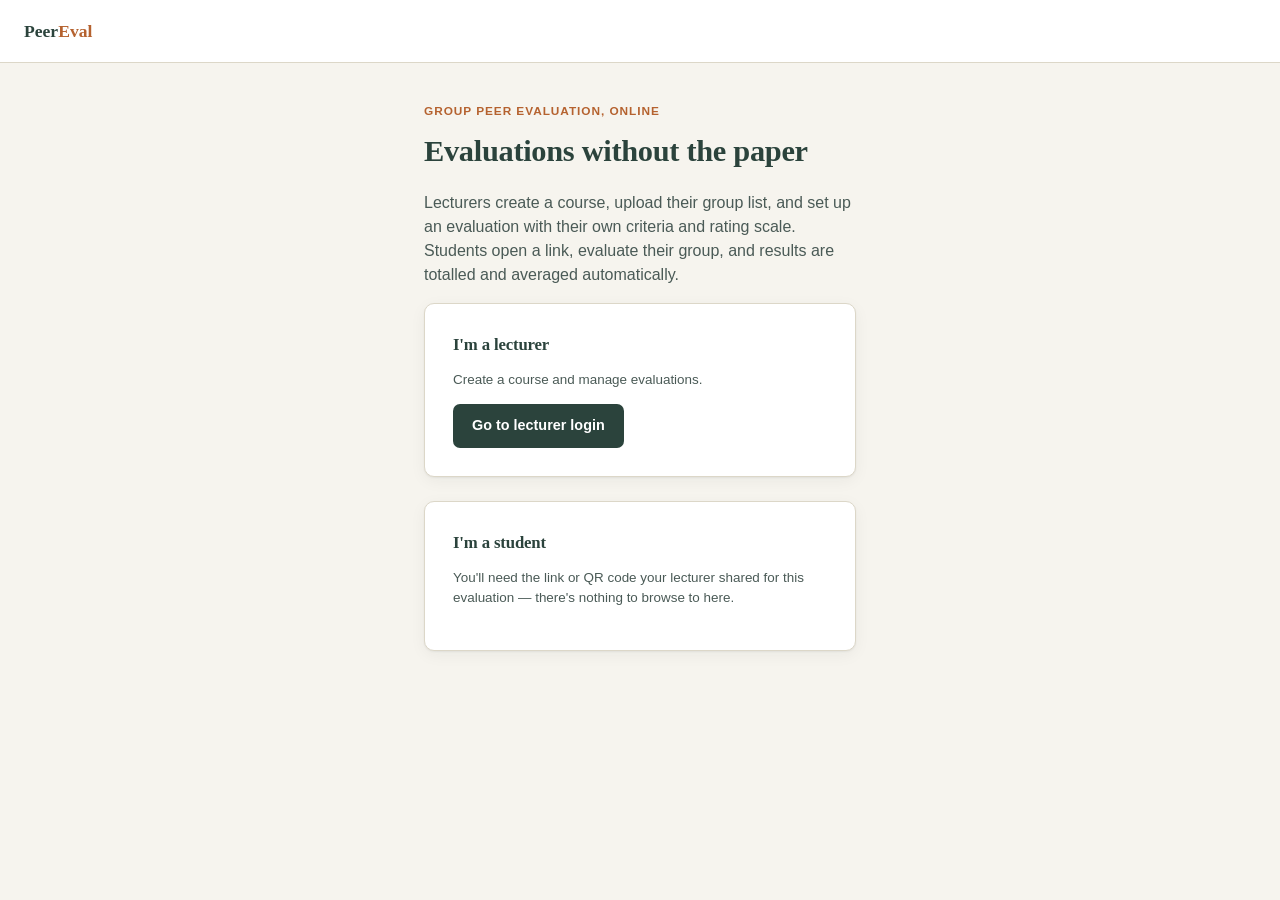
==== frontend/index.html @ be8b4c82 "Initial commit: PeerEval with Grand UI" ====
<!DOCTYPE html>
<html lang="en">
<head>
<meta charset="UTF-8">
<meta name="viewport" content="width=device-width, initial-scale=1.0">
<title>Peer Eval</title>
<link rel="stylesheet" href="css/style.css">
</head>
<body>
  <div class="topbar">
    <a class="brand" href="index.html">Peer<span>Eval</span></a>
  </div>
  <div class="wrap wrap--narrow">
    <span class="eyebrow">Group peer evaluation, online</span>
    <h1>Evaluations without the paper</h1>
    <p>Lecturers create a course, upload their group list, and set up an evaluation with their own
      criteria and rating scale. Students open a link, evaluate their group, and results are
      totalled and averaged automatically.</p>

    <div class="card">
      <h3>I'm a lecturer</h3>
      <p class="hint">Create a course and manage evaluations.</p>
      <a class="btn" href="lecturer/login.html">Go to lecturer login</a>
    </div>

    <div class="card">
      <h3>I'm a student</h3>
      <p class="hint">You'll need the link or QR code your lecturer shared for this evaluation —
        there's nothing to browse to here.</p>
    </div>
  </div>
</body>
</html>
---- frontend/css/style.css ----
:root {
  --ink: #1c2422;
  --ink-soft: #4a5a56;
  --paper: #f6f4ee;
  --panel: #ffffff;
  --line: #dcd7c8;
  --moss: #3f5d54;
  --moss-deep: #2b433c;
  --clay: #b5622f;
  --clay-soft: #f0ddd0;
  --good: #3f5d54;
  --warn: #b5622f;
  --radius: 10px;
  --shadow: 0 1px 2px rgba(28, 36, 34, 0.06), 0 4px 16px rgba(28, 36, 34, 0.05);
  --font-display: "Fraunces", "Iowan Old Style", Georgia, serif;
  --font-body: "Inter", -apple-system, BlinkMacSystemFont, "Segoe UI", sans-serif;
  --font-mono: "IBM Plex Mono", ui-monospace, monospace;
}

* { box-sizing: border-box; }

html, body {
  margin: 0;
  padding: 0;
  background: var(--paper);
  color: var(--ink);
  font-family: var(--font-body);
  font-size: 16px;
  line-height: 1.5;
}

h1, h2, h3 {
  font-family: var(--font-display);
  font-weight: 600;
  letter-spacing: -0.01em;
  color: var(--moss-deep);
  margin: 0 0 0.4em 0;
}

h1 { font-size: 1.9rem; }
h2 { font-size: 1.35rem; }
h3 { font-size: 1.05rem; }

a { color: var(--moss); }

p { color: var(--ink-soft); }

.wrap {
  max-width: 880px;
  margin: 0 auto;
  padding: 40px 24px 80px;
}

.wrap--narrow { max-width: 480px; }

.topbar {
  display: flex;
  align-items: center;
  justify-content: space-between;
  padding: 18px 24px;
  border-bottom: 1px solid var(--line);
  background: var(--panel);
}

.brand {
  font-family: var(--font-display);
  font-weight: 600;
  font-size: 1.1rem;
  color: var(--moss-deep);
  text-decoration: none;
}

.brand span { color: var(--clay); }

.card {
  background: var(--panel);
  border: 1px solid var(--line);
  border-radius: var(--radius);
  box-shadow: var(--shadow);
  padding: 28px;
  margin-bottom: 24px;
}

.card + .card { margin-top: 20px; }

label {
  display: block;
  font-size: 0.82rem;
  font-weight: 600;
  color: var(--ink-soft);
  margin-bottom: 6px;
  margin-top: 16px;
  text-transform: uppercase;
  letter-spacing: 0.04em;
}
label:first-child { margin-top: 0; }

input[type="text"],
input[type="email"],
input[type="password"],
input[type="number"],
input[type="file"],
select,
textarea {
  width: 100%;
  padding: 10px 12px;
  border: 1px solid var(--line);
  border-radius: 7px;
  background: var(--paper);
  font-family: var(--font-body);
  font-size: 0.95rem;
  color: var(--ink);
}

input:focus, select:focus, textarea:focus {
  outline: 2px solid var(--moss);
  outline-offset: 1px;
}

.btn {
  display: inline-flex;
  align-items: center;
  gap: 6px;
  padding: 10px 18px;
  border-radius: 7px;
  border: 1px solid transparent;
  background: var(--moss-deep);
  color: #fff;
  font-family: var(--font-body);
  font-weight: 600;
  font-size: 0.9rem;
  cursor: pointer;
  text-decoration: none;
}
.btn:hover { background: var(--moss); }
.btn:disabled { opacity: 0.5; cursor: not-allowed; }

.btn--ghost {
  background: transparent;
  border-color: var(--line);
  color: var(--ink);
}
.btn--ghost:hover { background: var(--paper); }

.btn--clay { background: var(--clay); }
.btn--clay:hover { background: #9c5228; }

.btn--sm { padding: 6px 12px; font-size: 0.82rem; }

.row { display: flex; gap: 12px; align-items: center; }
.row--between { justify-content: space-between; }
.row--wrap { flex-wrap: wrap; }

.pill {
  display: inline-block;
  padding: 3px 10px;
  border-radius: 999px;
  font-size: 0.74rem;
  font-weight: 600;
  letter-spacing: 0.02em;
}
.pill--good { background: #e4ebe6; color: var(--moss-deep); }
.pill--warn { background: var(--clay-soft); color: #8a4620; }

.list-item {
  display: flex;
  align-items: center;
  justify-content: space-between;
  padding: 12px 0;
  border-bottom: 1px solid var(--line);
}
.list-item:last-child { border-bottom: none; }

table {
  width: 100%;
  border-collapse: collapse;
  font-size: 0.88rem;
}
th, td {
  text-align: left;
  padding: 9px 14px;
  border-bottom: 1px solid var(--line);
  white-space: nowrap;
}
th {
  font-family: var(--font-body);
  font-size: 0.72rem;
  text-transform: uppercase;
  letter-spacing: 0.04em;
  color: var(--ink-soft);
}
tr:last-child td { border-bottom: none; }

.table-scroll {
  overflow-x: auto;
  border: 1px solid var(--line);
  border-radius: 8px;
  -webkit-overflow-scrolling: touch;
}
.table-scroll table {
  border: none;
  border-collapse: separate;
  border-spacing: 0;
}
.table-scroll th, .table-scroll td { border-bottom: 1px solid var(--line); }
.table-scroll tr:last-child td { border-bottom: none; }
.table-scroll th:first-child,
.table-scroll td:first-child {
  position: sticky;
  left: 0;
  z-index: 1;
  background: var(--panel);
  box-shadow: 1px 0 0 var(--line);
  font-weight: 600;
}

.error-box {
  background: var(--clay-soft);
  border: 1px solid #e0b8a0;
  color: #8a4620;
  border-radius: 7px;
  padding: 10px 14px;
  font-size: 0.88rem;
  margin-top: 14px;
}

.hint { color: var(--ink-soft); font-size: 0.84rem; }

.eyebrow {
  font-size: 0.74rem;
  font-weight: 700;
  letter-spacing: 0.08em;
  text-transform: uppercase;
  color: var(--clay);
  margin-bottom: 8px;
  display: block;
}

.rating-table th, .rating-table td { text-align: center; }
.rating-table td:first-child, .rating-table th:first-child { text-align: left; }
.rating-table input[type="radio"] { transform: scale(1.15); }

.qr-box img {
  border: 1px solid var(--line);
  border-radius: 8px;
  padding: 12px;
  background: #fff;
}

footer.hint { text-align: center; margin-top: 40px; }

/* ---- Section nav (dedicated-sections layout) ---- */
.section-nav {
  display: flex;
  gap: 4px;
  border-bottom: 1px solid var(--line);
  margin-bottom: 24px;
  overflow-x: auto;
}

.section-nav__item {
  appearance: none;
  background: transparent;
  border: none;
  border-bottom: 2px solid transparent;
  padding: 10px 4px;
  margin-right: 22px;
  font-family: var(--font-body);
  font-weight: 600;
  font-size: 0.92rem;
  color: var(--ink-soft);
  cursor: pointer;
  white-space: nowrap;
}
.section-nav__item:hover { color: var(--ink); }
.section-nav__item.is-active {
  color: var(--moss-deep);
  border-bottom-color: var(--clay);
}

.section-panel { display: none; }
.section-panel.is-active { display: block; }

/* ---- App shell (persistent top bar w/ identity) ---- */
.appbar {
  display: flex;
  align-items: center;
  justify-content: space-between;
  padding: 18px 24px;
  border-bottom: 1px solid var(--line);
  background: var(--panel);
}
.appbar__crumbs { display: flex; align-items: center; gap: 10px; }
.appbar__crumbs .sep { color: var(--line); }
.appbar__crumbs a { text-decoration: none; font-size: 0.9rem; color: var(--ink-soft); }
.appbar__crumbs a:hover { color: var(--moss-deep); }
.appbar__crumbs .current { font-size: 0.9rem; font-weight: 600; color: var(--moss-deep); }

/* ---- Empty state ---- */
.empty-state {
  text-align: center;
  padding: 32px 16px;
  color: var(--ink-soft);
}

/* ---- Skeleton loading ---- */
.skeleton {
  background: linear-gradient(90deg, var(--paper) 25%, #eee9dd 37%, var(--paper) 63%);
  background-size: 400% 100%;
  animation: skeleton-pulse 1.4s ease infinite;
  border-radius: 6px;
  height: 14px;
}
@keyframes skeleton-pulse {
  0% { background-position: 100% 50%; }
  100% { background-position: 0 50%; }
}
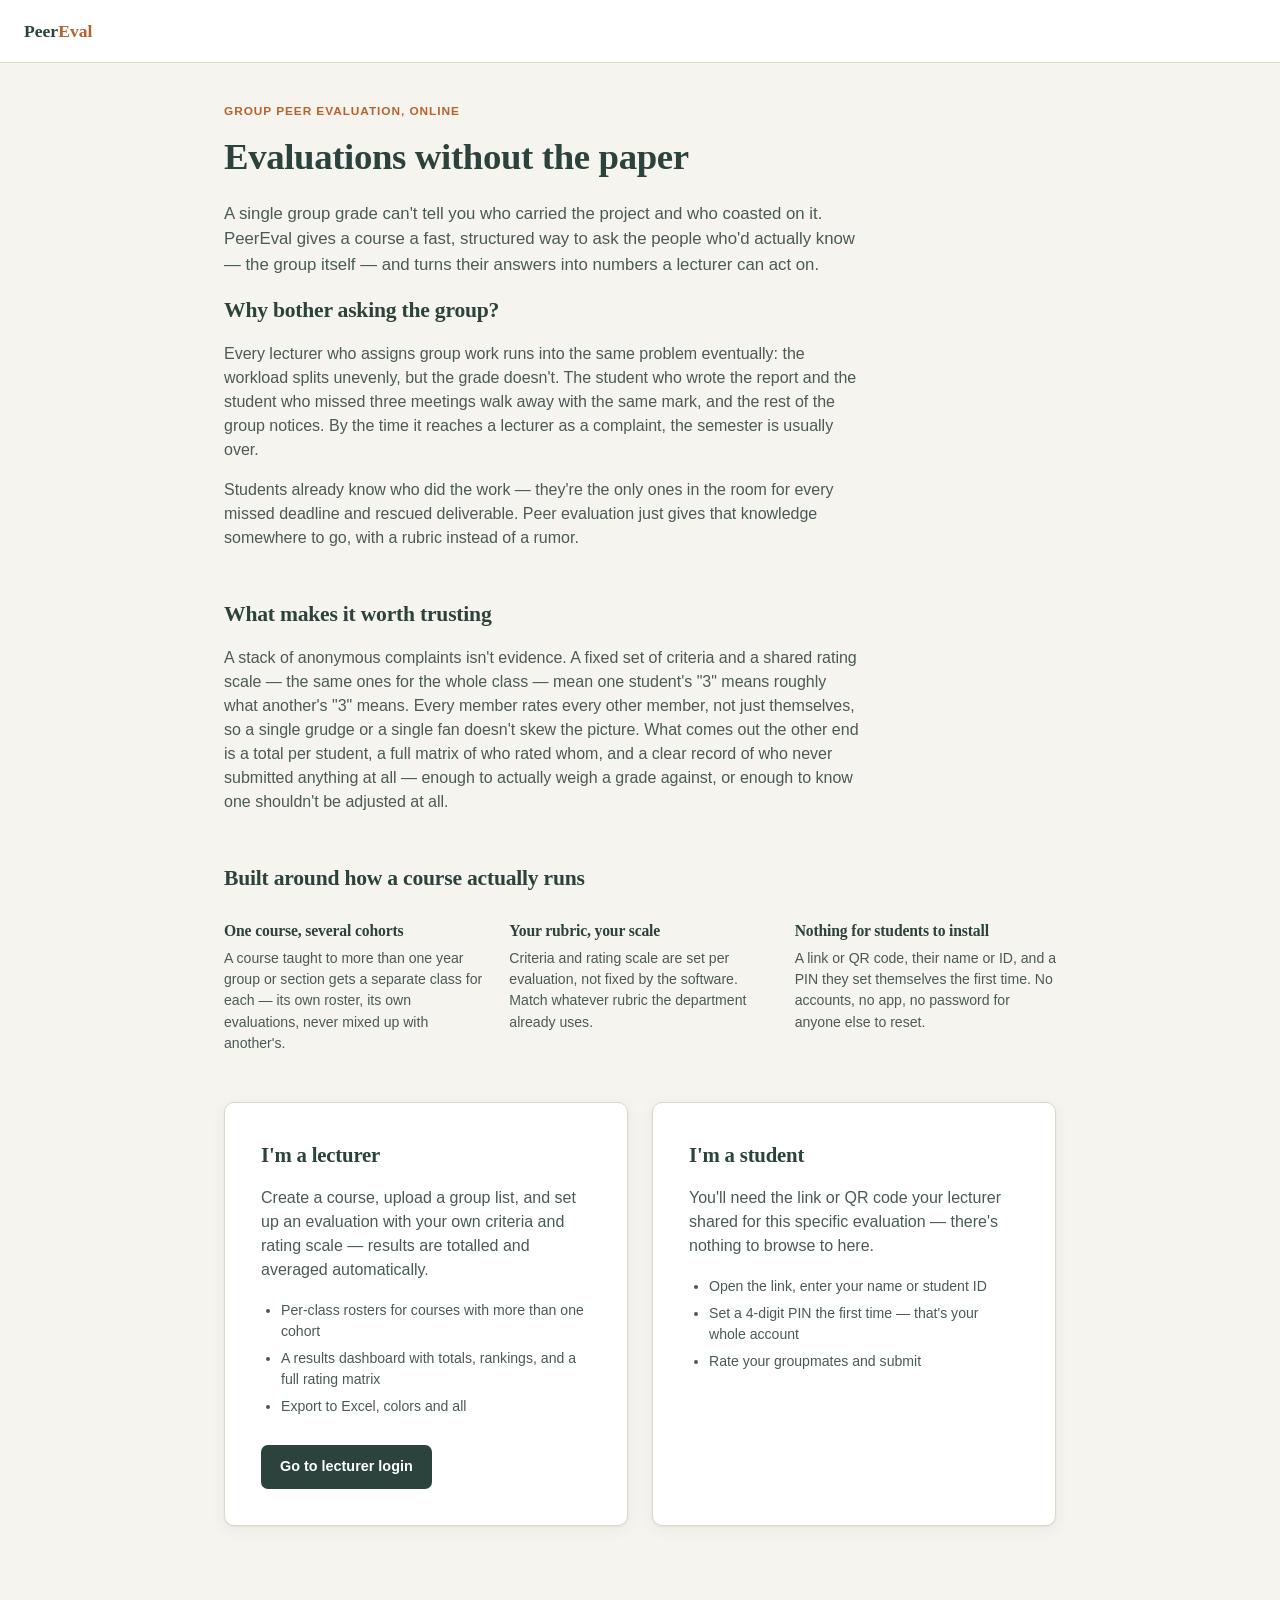
==== commit 5b415af6: "made improvemen to the landing page" ====
--- a/frontend/index.html
+++ b/frontend/index.html
@@ -3,31 +3,93 @@
 <head>
 <meta charset="UTF-8">
 <meta name="viewport" content="width=device-width, initial-scale=1.0">
-<title>Peer Eval</title>
-<link rel="stylesheet" href="css/style.css">
+<title>PeerEval — Group peer evaluation, online</title>
+<meta name="description" content="A fast, structured way for lecturers to ask a project group who actually did the work — custom rubrics, no accounts for students, results totalled automatically.">
+<link rel="stylesheet" href="css/style.css?v=20260818">
 </head>
 <body>
   <div class="topbar">
     <a class="brand" href="index.html">Peer<span>Eval</span></a>
   </div>
-  <div class="wrap wrap--narrow">
-    <span class="eyebrow">Group peer evaluation, online</span>
-    <h1>Evaluations without the paper</h1>
-    <p>Lecturers create a course, upload their group list, and set up an evaluation with their own
-      criteria and rating scale. Students open a link, evaluate their group, and results are
-      totalled and averaged automatically.</p>
+  <div class="wrap">
 
-    <div class="card">
-      <h3>I'm a lecturer</h3>
-      <p class="hint">Create a course and manage evaluations.</p>
-      <a class="btn" href="lecturer/login.html">Go to lecturer login</a>
+    <div class="landing-hero">
+      <span class="eyebrow">Group peer evaluation, online</span>
+      <h1>Evaluations without the paper</h1>
+      <p>A single group grade can't tell you who carried the project and who coasted on it.
+        PeerEval gives a course a fast, structured way to ask the people who'd actually
+        know — the group itself — and turns their answers into numbers a lecturer can act on.</p>
     </div>
 
-    <div class="card">
-      <h3>I'm a student</h3>
-      <p class="hint">You'll need the link or QR code your lecturer shared for this evaluation —
-        there's nothing to browse to here.</p>
+    <div class="section">
+      <h2>Why bother asking the group?</h2>
+      <p>Every lecturer who assigns group work runs into the same problem eventually: the
+        workload splits unevenly, but the grade doesn't. The student who wrote the report
+        and the student who missed three meetings walk away with the same mark, and the
+        rest of the group notices. By the time it reaches a lecturer as a complaint, the
+        semester is usually over.</p>
+      <p>Students already know who did the work — they're the only ones in the room for
+        every missed deadline and rescued deliverable. Peer evaluation just gives that
+        knowledge somewhere to go, with a rubric instead of a rumor.</p>
     </div>
+
+    <div class="section">
+      <h2>What makes it worth trusting</h2>
+      <p>A stack of anonymous complaints isn't evidence. A fixed set of criteria and a
+        shared rating scale — the same ones for the whole class — mean one student's "3"
+        means roughly what another's "3" means. Every member rates every other member, not
+        just themselves, so a single grudge or a single fan doesn't skew the picture. What
+        comes out the other end is a total per student, a full matrix of who rated whom,
+        and a clear record of who never submitted anything at all — enough to actually
+        weigh a grade against, or enough to know one shouldn't be adjusted at all.</p>
+    </div>
+
+    <div class="section">
+      <h2>Built around how a course actually runs</h2>
+      <div class="benefit-grid">
+        <div>
+          <h3>One course, several cohorts</h3>
+          <p>A course taught to more than one year group or section gets a separate class
+            for each — its own roster, its own evaluations, never mixed up with another's.</p>
+        </div>
+        <div>
+          <h3>Your rubric, your scale</h3>
+          <p>Criteria and rating scale are set per evaluation, not fixed by the software.
+            Match whatever rubric the department already uses.</p>
+        </div>
+        <div>
+          <h3>Nothing for students to install</h3>
+          <p>A link or QR code, their name or ID, and a PIN they set themselves the first
+            time. No accounts, no app, no password for anyone else to reset.</p>
+        </div>
+      </div>
+    </div>
+
+    <div class="section cta-grid">
+      <div class="card card--cta">
+        <h3>I'm a lecturer</h3>
+        <p>Create a course, upload a group list, and set up an evaluation with your own
+          criteria and rating scale — results are totalled and averaged automatically.</p>
+        <ul>
+          <li>Per-class rosters for courses with more than one cohort</li>
+          <li>A results dashboard with totals, rankings, and a full rating matrix</li>
+          <li>Export to Excel, colors and all</li>
+        </ul>
+        <a class="btn" href="lecturer/login.html">Go to lecturer login</a>
+      </div>
+
+      <div class="card card--cta">
+        <h3>I'm a student</h3>
+        <p>You'll need the link or QR code your lecturer shared for this specific
+          evaluation — there's nothing to browse to here.</p>
+        <ul>
+          <li>Open the link, enter your name or student ID</li>
+          <li>Set a 4-digit PIN the first time — that's your whole account</li>
+          <li>Rate your groupmates and submit</li>
+        </ul>
+      </div>
+    </div>
+
   </div>
 </body>
 </html>
--- a/frontend/css/style.css
+++ b/frontend/css/style.css
@@ -191,28 +191,24 @@
 }
 tr:last-child td { border-bottom: none; }
 
-.table-scroll {
-  overflow-x: auto;
-  border: 1px solid var(--line);
-  border-radius: 8px;
-  -webkit-overflow-scrolling: touch;
-}
-.table-scroll table {
-  border: none;
-  border-collapse: separate;
+/* Sticky "Student" column on the results averages table (#aggTable in
+   results.html/js). Uses border-collapse:separate because position:sticky
+   on th/td is unreliable under border-collapse:collapse in Chromium —
+   confirmed by screenshot testing; the header stuck without this while
+   body rows did not. */
+#aggTable {
+  border-collapse: separate !important;
   border-spacing: 0;
 }
-.table-scroll th, .table-scroll td { border-bottom: 1px solid var(--line); }
-.table-scroll tr:last-child td { border-bottom: none; }
-.table-scroll th:first-child,
-.table-scroll td:first-child {
+#aggTable th:first-child,
+#aggTable td:first-child {
   position: sticky;
   left: 0;
   z-index: 1;
-  background: var(--panel);
-  box-shadow: 1px 0 0 var(--line);
-  font-weight: 600;
-}
+  background: #fff;
+  box-shadow: 1px 0 0 rgba(15, 23, 42, 0.08);
+}
+#aggTable thead th:first-child { background: #f8fafc; }
 
 .error-box {
   background: var(--clay-soft);
@@ -224,6 +220,72 @@
   margin-top: 14px;
 }
 
+.success-box {
+  background: #e3ebe5;
+  border: 1px solid #a9c2ac;
+  color: var(--moss-deep);
+  border-radius: 7px;
+  padding: 10px 14px;
+  font-size: 0.88rem;
+  margin-top: 14px;
+}
+
+.password-field { position: relative; }
+.password-field input { padding-right: 64px; }
+.password-field .show-password-btn {
+  position: absolute;
+  right: 4px;
+  top: 50%;
+  transform: translateY(-50%);
+  background: none;
+  border: none;
+  color: var(--ink-soft);
+  font-size: 0.72rem;
+  font-weight: 700;
+  text-transform: uppercase;
+  letter-spacing: 0.03em;
+  cursor: pointer;
+  padding: 6px 8px;
+}
+.password-field .show-password-btn:hover { color: var(--ink); }
+
+.section + .section { margin-top: 48px; }
+.section h2 { margin-bottom: 14px; }
+.section > p { max-width: 640px; }
+
+.landing-hero { max-width: 640px; }
+.landing-hero h1 { font-size: 2.3rem; margin-top: 2px; }
+.landing-hero > p { font-size: 1.05rem; }
+
+.benefit-grid {
+  display: grid;
+  gap: 24px;
+  margin-top: 24px;
+}
+@media (min-width: 640px) {
+  .benefit-grid { grid-template-columns: repeat(3, 1fr); }
+}
+.benefit-grid h3 { font-size: 0.98rem; margin-bottom: 6px; }
+.benefit-grid p { font-size: 0.88rem; margin: 0; }
+
+.cta-grid {
+  display: grid;
+  gap: 24px;
+  margin-top: 24px;
+}
+@media (min-width: 720px) {
+  .cta-grid { grid-template-columns: 1fr 1fr; }
+}
+
+.card--cta { padding: 36px; margin: 0; }
+.section.cta-grid .card--cta { margin: 0; } /* 3-class selector deliberately out-specifies .card + .card's margin-top (also 2 classes, would otherwise tie/depend on source order) so the two CTA cards stay aligned in the grid instead of one sitting lower than the other */
+.card--cta h3 { font-size: 1.3rem; }
+.card--cta > p { margin-bottom: 0; }
+.card--cta .btn { margin-top: 22px; }
+.card--cta ul { margin: 18px 0 0; padding-left: 20px; color: var(--ink-soft); font-size: 0.88rem; }
+.card--cta ul li { margin-bottom: 6px; }
+
+
 .hint { color: var(--ink-soft); font-size: 0.84rem; }
 
 .eyebrow {
@@ -281,6 +343,27 @@
 .section-panel { display: none; }
 .section-panel.is-active { display: block; }
 
+/* ---- Sidebar variant of the pattern above (course.html) ----
+   The rules above are a horizontal underline tab bar (results.html's
+   Averages/Completion tabs). course.html's left-hand nav uses the same
+   .section-nav__item/.section-panel classes so initSections() can wire it
+   up unchanged, but needs a vertical, background-highlighted look instead
+   of an underline — scoped under .sidebar-nav so results.html is untouched. */
+.sidebar-nav.section-nav {
+  border-bottom: none;
+  margin-bottom: 0;
+  overflow: visible;
+}
+.sidebar-nav .section-nav__item {
+  border-bottom: none;
+  margin-right: 0;
+}
+.sidebar-nav .section-nav__item.is-active {
+  background: var(--clay-soft);
+  color: var(--clay);
+  border-bottom-color: transparent;
+}
+
 /* ---- App shell (persistent top bar w/ identity) ---- */
 .appbar {
   display: flex;
@@ -315,3 +398,63 @@
   0% { background-position: 100% 50%; }
   100% { background-position: 0 50%; }
 }
+
+/* ---- Mobile (roughly 9:16 phones, ~360-430px wide) ----
+   Applies to the plain-CSS pages (index, lecturer login, dashboard) — the
+   course/results/evaluate pages are Tailwind and already use sm:/md:
+   breakpoints, so they only need the topbar/appbar rules below since those
+   two bars are shared, hand-rolled markup rather than Tailwind components. */
+@media (max-width: 640px) {
+  .wrap {
+    padding: 24px 16px 56px;
+  }
+
+  h1 { font-size: 1.5rem; }
+  h2 { font-size: 1.2rem; }
+
+  .card {
+    padding: 20px;
+    border-radius: 12px;
+  }
+
+  .card--cta {
+    padding: 24px;
+  }
+
+  /* Appbar/topbar: brand+crumbs on their own line, actions (whoami/logout,
+     or nothing) wrap underneath instead of overflowing off-screen — this
+     was the main cause of the cramped/clipped mobile header. */
+  .topbar,
+  .appbar {
+    flex-wrap: wrap;
+    row-gap: 10px;
+    padding: 14px 16px;
+  }
+  .appbar__crumbs { flex-wrap: wrap; row-gap: 6px; }
+  .appbar .row {
+    flex-wrap: wrap;
+    width: 100%;
+    justify-content: space-between;
+  }
+  #whoami {
+    max-width: 60vw;
+    overflow: hidden;
+    text-overflow: ellipsis;
+    white-space: nowrap;
+  }
+
+  /* Primary form-submit rows (login, create course, etc.): full-width
+     button is an easier tap target and never crowds the edge of the screen. */
+  .card > .row > .btn:only-child {
+    width: 100%;
+    justify-content: center;
+  }
+
+  .list-item {
+    flex-wrap: wrap;
+    gap: 8px;
+  }
+
+  table { font-size: 0.82rem; }
+  th, td { padding: 7px 10px; }
+}
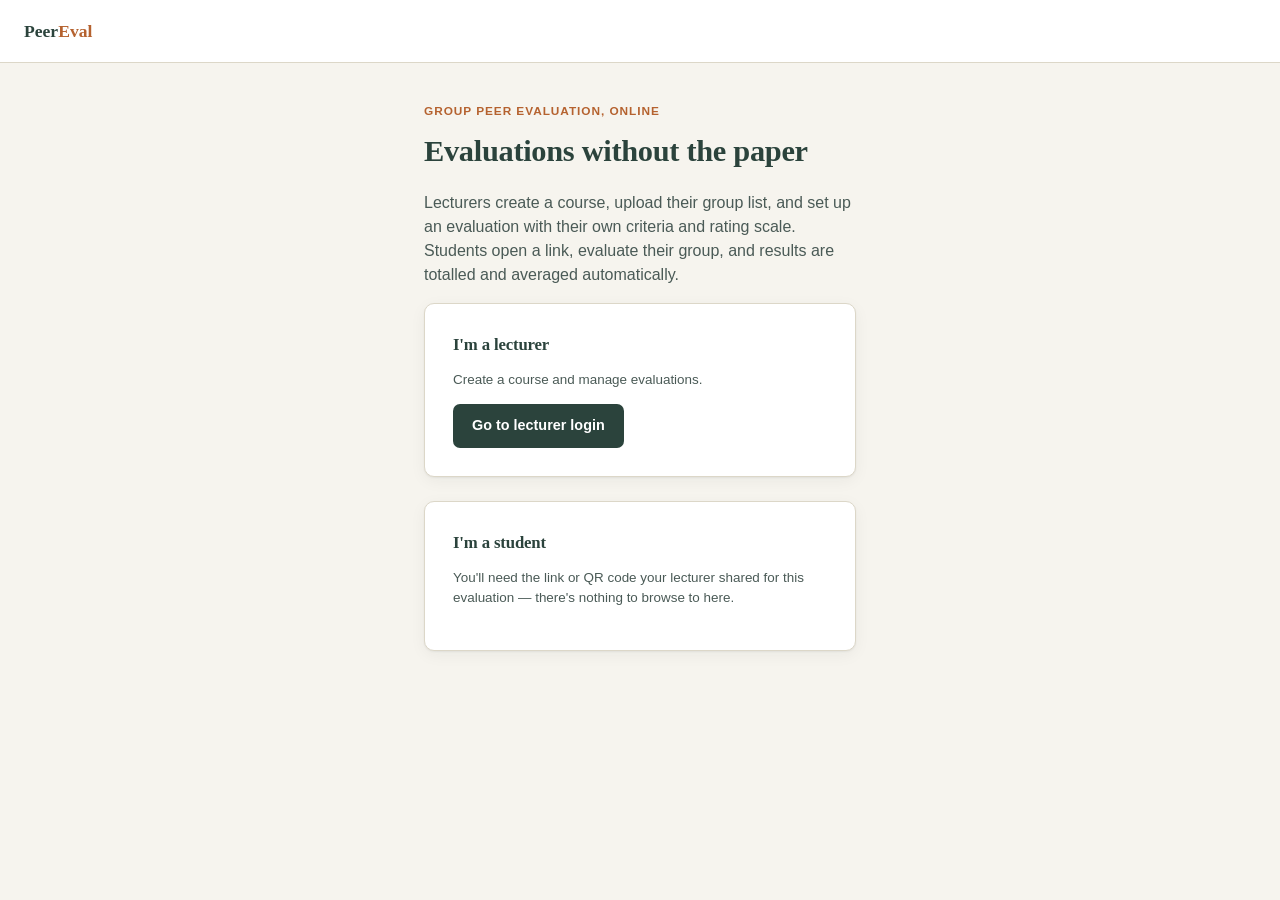
==== commit f855cb02: "Initial commit" ====
--- a/frontend/index.html
+++ b/frontend/index.html
@@ -3,93 +3,31 @@
 <head>
 <meta charset="UTF-8">
 <meta name="viewport" content="width=device-width, initial-scale=1.0">
-<title>PeerEval — Group peer evaluation, online</title>
-<meta name="description" content="A fast, structured way for lecturers to ask a project group who actually did the work — custom rubrics, no accounts for students, results totalled automatically.">
-<link rel="stylesheet" href="css/style.css?v=20260818">
+<title>Peer Eval</title>
+<link rel="stylesheet" href="css/style.css">
 </head>
 <body>
   <div class="topbar">
     <a class="brand" href="index.html">Peer<span>Eval</span></a>
   </div>
-  <div class="wrap">
+  <div class="wrap wrap--narrow">
+    <span class="eyebrow">Group peer evaluation, online</span>
+    <h1>Evaluations without the paper</h1>
+    <p>Lecturers create a course, upload their group list, and set up an evaluation with their own
+      criteria and rating scale. Students open a link, evaluate their group, and results are
+      totalled and averaged automatically.</p>
 
-    <div class="landing-hero">
-      <span class="eyebrow">Group peer evaluation, online</span>
-      <h1>Evaluations without the paper</h1>
-      <p>A single group grade can't tell you who carried the project and who coasted on it.
-        PeerEval gives a course a fast, structured way to ask the people who'd actually
-        know — the group itself — and turns their answers into numbers a lecturer can act on.</p>
+    <div class="card">
+      <h3>I'm a lecturer</h3>
+      <p class="hint">Create a course and manage evaluations.</p>
+      <a class="btn" href="lecturer/login.html">Go to lecturer login</a>
     </div>
 
-    <div class="section">
-      <h2>Why bother asking the group?</h2>
-      <p>Every lecturer who assigns group work runs into the same problem eventually: the
-        workload splits unevenly, but the grade doesn't. The student who wrote the report
-        and the student who missed three meetings walk away with the same mark, and the
-        rest of the group notices. By the time it reaches a lecturer as a complaint, the
-        semester is usually over.</p>
-      <p>Students already know who did the work — they're the only ones in the room for
-        every missed deadline and rescued deliverable. Peer evaluation just gives that
-        knowledge somewhere to go, with a rubric instead of a rumor.</p>
+    <div class="card">
+      <h3>I'm a student</h3>
+      <p class="hint">You'll need the link or QR code your lecturer shared for this evaluation —
+        there's nothing to browse to here.</p>
     </div>
-
-    <div class="section">
-      <h2>What makes it worth trusting</h2>
-      <p>A stack of anonymous complaints isn't evidence. A fixed set of criteria and a
-        shared rating scale — the same ones for the whole class — mean one student's "3"
-        means roughly what another's "3" means. Every member rates every other member, not
-        just themselves, so a single grudge or a single fan doesn't skew the picture. What
-        comes out the other end is a total per student, a full matrix of who rated whom,
-        and a clear record of who never submitted anything at all — enough to actually
-        weigh a grade against, or enough to know one shouldn't be adjusted at all.</p>
-    </div>
-
-    <div class="section">
-      <h2>Built around how a course actually runs</h2>
-      <div class="benefit-grid">
-        <div>
-          <h3>One course, several cohorts</h3>
-          <p>A course taught to more than one year group or section gets a separate class
-            for each — its own roster, its own evaluations, never mixed up with another's.</p>
-        </div>
-        <div>
-          <h3>Your rubric, your scale</h3>
-          <p>Criteria and rating scale are set per evaluation, not fixed by the software.
-            Match whatever rubric the department already uses.</p>
-        </div>
-        <div>
-          <h3>Nothing for students to install</h3>
-          <p>A link or QR code, their name or ID, and a PIN they set themselves the first
-            time. No accounts, no app, no password for anyone else to reset.</p>
-        </div>
-      </div>
-    </div>
-
-    <div class="section cta-grid">
-      <div class="card card--cta">
-        <h3>I'm a lecturer</h3>
-        <p>Create a course, upload a group list, and set up an evaluation with your own
-          criteria and rating scale — results are totalled and averaged automatically.</p>
-        <ul>
-          <li>Per-class rosters for courses with more than one cohort</li>
-          <li>A results dashboard with totals, rankings, and a full rating matrix</li>
-          <li>Export to Excel, colors and all</li>
-        </ul>
-        <a class="btn" href="lecturer/login.html">Go to lecturer login</a>
-      </div>
-
-      <div class="card card--cta">
-        <h3>I'm a student</h3>
-        <p>You'll need the link or QR code your lecturer shared for this specific
-          evaluation — there's nothing to browse to here.</p>
-        <ul>
-          <li>Open the link, enter your name or student ID</li>
-          <li>Set a 4-digit PIN the first time — that's your whole account</li>
-          <li>Rate your groupmates and submit</li>
-        </ul>
-      </div>
-    </div>
-
   </div>
 </body>
 </html>
--- a/frontend/css/style.css
+++ b/frontend/css/style.css
@@ -191,24 +191,28 @@
 }
 tr:last-child td { border-bottom: none; }
 
-/* Sticky "Student" column on the results averages table (#aggTable in
-   results.html/js). Uses border-collapse:separate because position:sticky
-   on th/td is unreliable under border-collapse:collapse in Chromium —
-   confirmed by screenshot testing; the header stuck without this while
-   body rows did not. */
-#aggTable {
-  border-collapse: separate !important;
+.table-scroll {
+  overflow-x: auto;
+  border: 1px solid var(--line);
+  border-radius: 8px;
+  -webkit-overflow-scrolling: touch;
+}
+.table-scroll table {
+  border: none;
+  border-collapse: separate;
   border-spacing: 0;
 }
-#aggTable th:first-child,
-#aggTable td:first-child {
+.table-scroll th, .table-scroll td { border-bottom: 1px solid var(--line); }
+.table-scroll tr:last-child td { border-bottom: none; }
+.table-scroll th:first-child,
+.table-scroll td:first-child {
   position: sticky;
   left: 0;
   z-index: 1;
-  background: #fff;
-  box-shadow: 1px 0 0 rgba(15, 23, 42, 0.08);
-}
-#aggTable thead th:first-child { background: #f8fafc; }
+  background: var(--panel);
+  box-shadow: 1px 0 0 var(--line);
+  font-weight: 600;
+}
 
 .error-box {
   background: var(--clay-soft);
@@ -220,72 +224,6 @@
   margin-top: 14px;
 }
 
-.success-box {
-  background: #e3ebe5;
-  border: 1px solid #a9c2ac;
-  color: var(--moss-deep);
-  border-radius: 7px;
-  padding: 10px 14px;
-  font-size: 0.88rem;
-  margin-top: 14px;
-}
-
-.password-field { position: relative; }
-.password-field input { padding-right: 64px; }
-.password-field .show-password-btn {
-  position: absolute;
-  right: 4px;
-  top: 50%;
-  transform: translateY(-50%);
-  background: none;
-  border: none;
-  color: var(--ink-soft);
-  font-size: 0.72rem;
-  font-weight: 700;
-  text-transform: uppercase;
-  letter-spacing: 0.03em;
-  cursor: pointer;
-  padding: 6px 8px;
-}
-.password-field .show-password-btn:hover { color: var(--ink); }
-
-.section + .section { margin-top: 48px; }
-.section h2 { margin-bottom: 14px; }
-.section > p { max-width: 640px; }
-
-.landing-hero { max-width: 640px; }
-.landing-hero h1 { font-size: 2.3rem; margin-top: 2px; }
-.landing-hero > p { font-size: 1.05rem; }
-
-.benefit-grid {
-  display: grid;
-  gap: 24px;
-  margin-top: 24px;
-}
-@media (min-width: 640px) {
-  .benefit-grid { grid-template-columns: repeat(3, 1fr); }
-}
-.benefit-grid h3 { font-size: 0.98rem; margin-bottom: 6px; }
-.benefit-grid p { font-size: 0.88rem; margin: 0; }
-
-.cta-grid {
-  display: grid;
-  gap: 24px;
-  margin-top: 24px;
-}
-@media (min-width: 720px) {
-  .cta-grid { grid-template-columns: 1fr 1fr; }
-}
-
-.card--cta { padding: 36px; margin: 0; }
-.section.cta-grid .card--cta { margin: 0; } /* 3-class selector deliberately out-specifies .card + .card's margin-top (also 2 classes, would otherwise tie/depend on source order) so the two CTA cards stay aligned in the grid instead of one sitting lower than the other */
-.card--cta h3 { font-size: 1.3rem; }
-.card--cta > p { margin-bottom: 0; }
-.card--cta .btn { margin-top: 22px; }
-.card--cta ul { margin: 18px 0 0; padding-left: 20px; color: var(--ink-soft); font-size: 0.88rem; }
-.card--cta ul li { margin-bottom: 6px; }
-
-
 .hint { color: var(--ink-soft); font-size: 0.84rem; }
 
 .eyebrow {
@@ -310,151 +248,3 @@
 }
 
 footer.hint { text-align: center; margin-top: 40px; }
-
-/* ---- Section nav (dedicated-sections layout) ---- */
-.section-nav {
-  display: flex;
-  gap: 4px;
-  border-bottom: 1px solid var(--line);
-  margin-bottom: 24px;
-  overflow-x: auto;
-}
-
-.section-nav__item {
-  appearance: none;
-  background: transparent;
-  border: none;
-  border-bottom: 2px solid transparent;
-  padding: 10px 4px;
-  margin-right: 22px;
-  font-family: var(--font-body);
-  font-weight: 600;
-  font-size: 0.92rem;
-  color: var(--ink-soft);
-  cursor: pointer;
-  white-space: nowrap;
-}
-.section-nav__item:hover { color: var(--ink); }
-.section-nav__item.is-active {
-  color: var(--moss-deep);
-  border-bottom-color: var(--clay);
-}
-
-.section-panel { display: none; }
-.section-panel.is-active { display: block; }
-
-/* ---- Sidebar variant of the pattern above (course.html) ----
-   The rules above are a horizontal underline tab bar (results.html's
-   Averages/Completion tabs). course.html's left-hand nav uses the same
-   .section-nav__item/.section-panel classes so initSections() can wire it
-   up unchanged, but needs a vertical, background-highlighted look instead
-   of an underline — scoped under .sidebar-nav so results.html is untouched. */
-.sidebar-nav.section-nav {
-  border-bottom: none;
-  margin-bottom: 0;
-  overflow: visible;
-}
-.sidebar-nav .section-nav__item {
-  border-bottom: none;
-  margin-right: 0;
-}
-.sidebar-nav .section-nav__item.is-active {
-  background: var(--clay-soft);
-  color: var(--clay);
-  border-bottom-color: transparent;
-}
-
-/* ---- App shell (persistent top bar w/ identity) ---- */
-.appbar {
-  display: flex;
-  align-items: center;
-  justify-content: space-between;
-  padding: 18px 24px;
-  border-bottom: 1px solid var(--line);
-  background: var(--panel);
-}
-.appbar__crumbs { display: flex; align-items: center; gap: 10px; }
-.appbar__crumbs .sep { color: var(--line); }
-.appbar__crumbs a { text-decoration: none; font-size: 0.9rem; color: var(--ink-soft); }
-.appbar__crumbs a:hover { color: var(--moss-deep); }
-.appbar__crumbs .current { font-size: 0.9rem; font-weight: 600; color: var(--moss-deep); }
-
-/* ---- Empty state ---- */
-.empty-state {
-  text-align: center;
-  padding: 32px 16px;
-  color: var(--ink-soft);
-}
-
-/* ---- Skeleton loading ---- */
-.skeleton {
-  background: linear-gradient(90deg, var(--paper) 25%, #eee9dd 37%, var(--paper) 63%);
-  background-size: 400% 100%;
-  animation: skeleton-pulse 1.4s ease infinite;
-  border-radius: 6px;
-  height: 14px;
-}
-@keyframes skeleton-pulse {
-  0% { background-position: 100% 50%; }
-  100% { background-position: 0 50%; }
-}
-
-/* ---- Mobile (roughly 9:16 phones, ~360-430px wide) ----
-   Applies to the plain-CSS pages (index, lecturer login, dashboard) — the
-   course/results/evaluate pages are Tailwind and already use sm:/md:
-   breakpoints, so they only need the topbar/appbar rules below since those
-   two bars are shared, hand-rolled markup rather than Tailwind components. */
-@media (max-width: 640px) {
-  .wrap {
-    padding: 24px 16px 56px;
-  }
-
-  h1 { font-size: 1.5rem; }
-  h2 { font-size: 1.2rem; }
-
-  .card {
-    padding: 20px;
-    border-radius: 12px;
-  }
-
-  .card--cta {
-    padding: 24px;
-  }
-
-  /* Appbar/topbar: brand+crumbs on their own line, actions (whoami/logout,
-     or nothing) wrap underneath instead of overflowing off-screen — this
-     was the main cause of the cramped/clipped mobile header. */
-  .topbar,
-  .appbar {
-    flex-wrap: wrap;
-    row-gap: 10px;
-    padding: 14px 16px;
-  }
-  .appbar__crumbs { flex-wrap: wrap; row-gap: 6px; }
-  .appbar .row {
-    flex-wrap: wrap;
-    width: 100%;
-    justify-content: space-between;
-  }
-  #whoami {
-    max-width: 60vw;
-    overflow: hidden;
-    text-overflow: ellipsis;
-    white-space: nowrap;
-  }
-
-  /* Primary form-submit rows (login, create course, etc.): full-width
-     button is an easier tap target and never crowds the edge of the screen. */
-  .card > .row > .btn:only-child {
-    width: 100%;
-    justify-content: center;
-  }
-
-  .list-item {
-    flex-wrap: wrap;
-    gap: 8px;
-  }
-
-  table { font-size: 0.82rem; }
-  th, td { padding: 7px 10px; }
-}
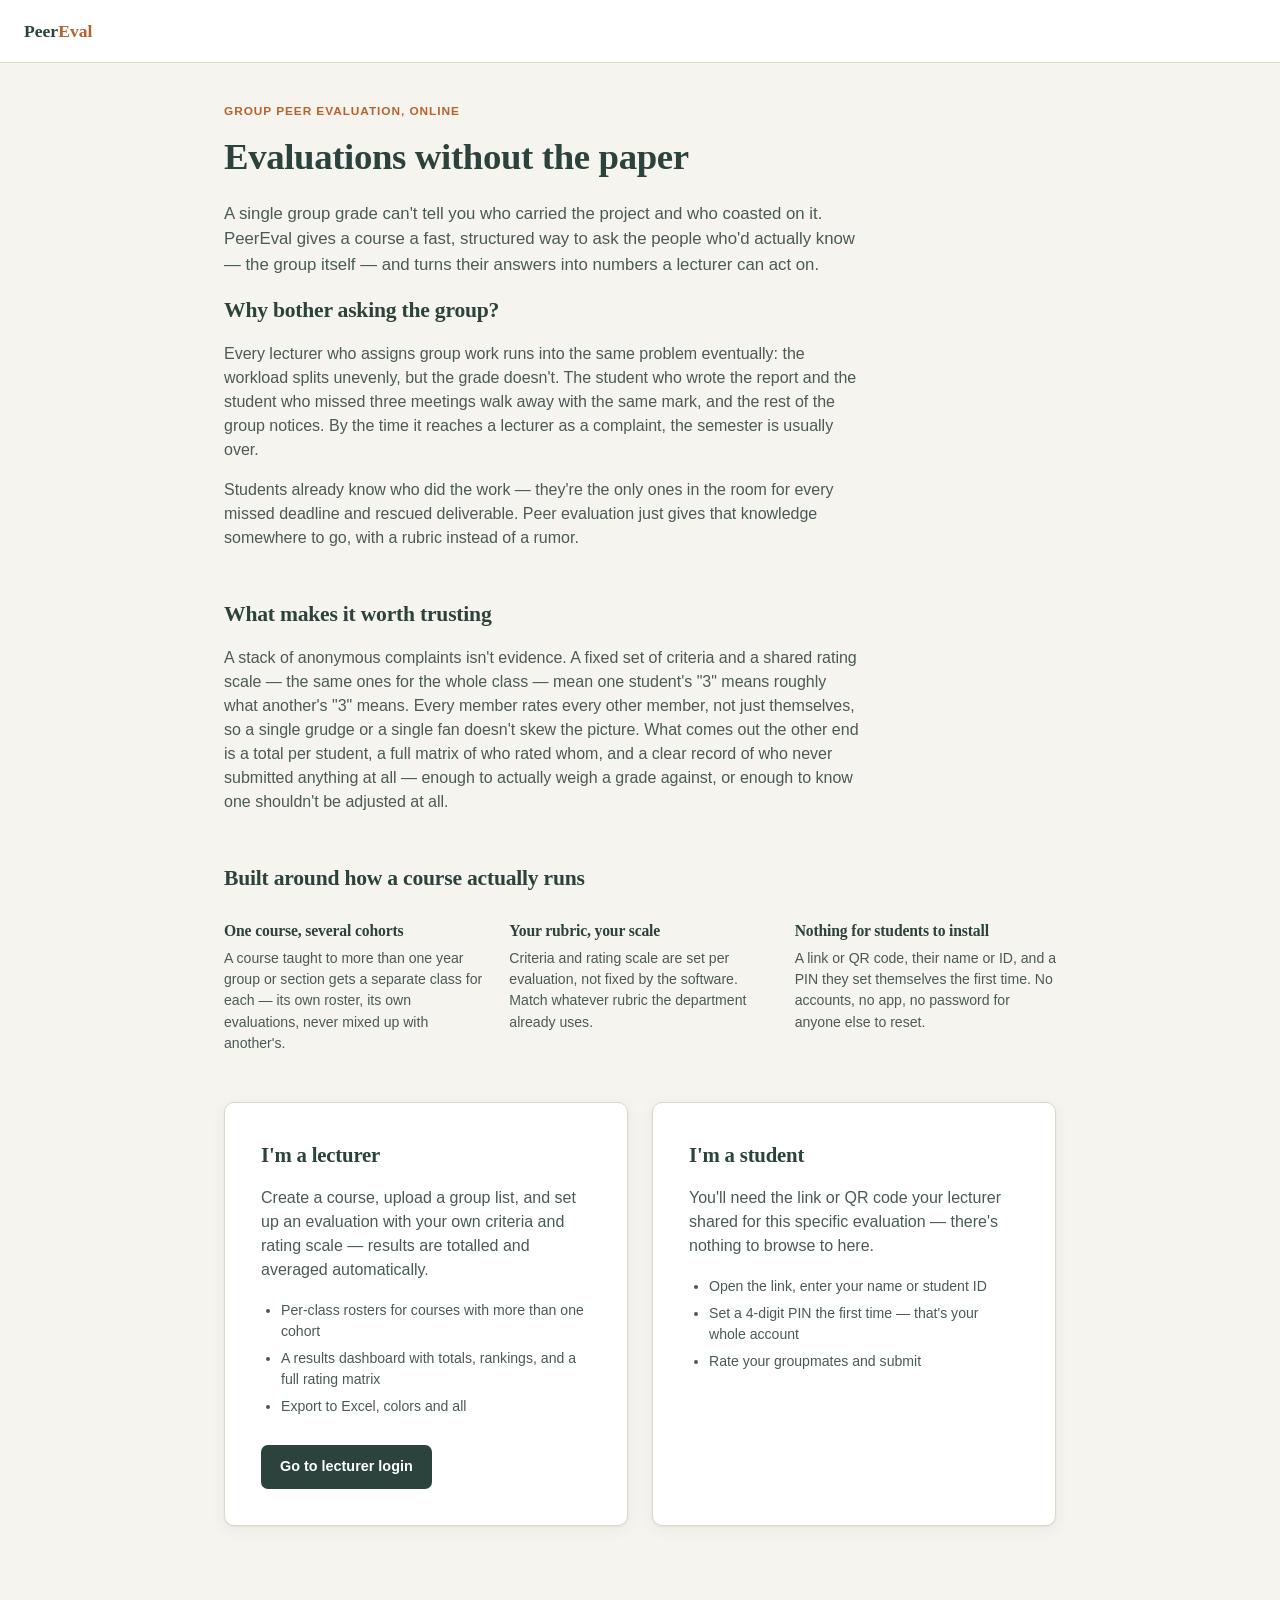
==== commit 89a334f4: "Restore Aug 20 version, set API_BASE to Vercel" ====
--- a/frontend/index.html
+++ b/frontend/index.html
@@ -3,31 +3,93 @@
 <head>
 <meta charset="UTF-8">
 <meta name="viewport" content="width=device-width, initial-scale=1.0">
-<title>Peer Eval</title>
-<link rel="stylesheet" href="css/style.css">
+<title>PeerEval — Group peer evaluation, online</title>
+<meta name="description" content="A fast, structured way for lecturers to ask a project group who actually did the work — custom rubrics, no accounts for students, results totalled automatically.">
+<link rel="stylesheet" href="css/style.css?v=20260818">
 </head>
 <body>
   <div class="topbar">
     <a class="brand" href="index.html">Peer<span>Eval</span></a>
   </div>
-  <div class="wrap wrap--narrow">
-    <span class="eyebrow">Group peer evaluation, online</span>
-    <h1>Evaluations without the paper</h1>
-    <p>Lecturers create a course, upload their group list, and set up an evaluation with their own
-      criteria and rating scale. Students open a link, evaluate their group, and results are
-      totalled and averaged automatically.</p>
+  <div class="wrap">
 
-    <div class="card">
-      <h3>I'm a lecturer</h3>
-      <p class="hint">Create a course and manage evaluations.</p>
-      <a class="btn" href="lecturer/login.html">Go to lecturer login</a>
+    <div class="landing-hero">
+      <span class="eyebrow">Group peer evaluation, online</span>
+      <h1>Evaluations without the paper</h1>
+      <p>A single group grade can't tell you who carried the project and who coasted on it.
+        PeerEval gives a course a fast, structured way to ask the people who'd actually
+        know — the group itself — and turns their answers into numbers a lecturer can act on.</p>
     </div>
 
-    <div class="card">
-      <h3>I'm a student</h3>
-      <p class="hint">You'll need the link or QR code your lecturer shared for this evaluation —
-        there's nothing to browse to here.</p>
+    <div class="section">
+      <h2>Why bother asking the group?</h2>
+      <p>Every lecturer who assigns group work runs into the same problem eventually: the
+        workload splits unevenly, but the grade doesn't. The student who wrote the report
+        and the student who missed three meetings walk away with the same mark, and the
+        rest of the group notices. By the time it reaches a lecturer as a complaint, the
+        semester is usually over.</p>
+      <p>Students already know who did the work — they're the only ones in the room for
+        every missed deadline and rescued deliverable. Peer evaluation just gives that
+        knowledge somewhere to go, with a rubric instead of a rumor.</p>
     </div>
+
+    <div class="section">
+      <h2>What makes it worth trusting</h2>
+      <p>A stack of anonymous complaints isn't evidence. A fixed set of criteria and a
+        shared rating scale — the same ones for the whole class — mean one student's "3"
+        means roughly what another's "3" means. Every member rates every other member, not
+        just themselves, so a single grudge or a single fan doesn't skew the picture. What
+        comes out the other end is a total per student, a full matrix of who rated whom,
+        and a clear record of who never submitted anything at all — enough to actually
+        weigh a grade against, or enough to know one shouldn't be adjusted at all.</p>
+    </div>
+
+    <div class="section">
+      <h2>Built around how a course actually runs</h2>
+      <div class="benefit-grid">
+        <div>
+          <h3>One course, several cohorts</h3>
+          <p>A course taught to more than one year group or section gets a separate class
+            for each — its own roster, its own evaluations, never mixed up with another's.</p>
+        </div>
+        <div>
+          <h3>Your rubric, your scale</h3>
+          <p>Criteria and rating scale are set per evaluation, not fixed by the software.
+            Match whatever rubric the department already uses.</p>
+        </div>
+        <div>
+          <h3>Nothing for students to install</h3>
+          <p>A link or QR code, their name or ID, and a PIN they set themselves the first
+            time. No accounts, no app, no password for anyone else to reset.</p>
+        </div>
+      </div>
+    </div>
+
+    <div class="section cta-grid">
+      <div class="card card--cta">
+        <h3>I'm a lecturer</h3>
+        <p>Create a course, upload a group list, and set up an evaluation with your own
+          criteria and rating scale — results are totalled and averaged automatically.</p>
+        <ul>
+          <li>Per-class rosters for courses with more than one cohort</li>
+          <li>A results dashboard with totals, rankings, and a full rating matrix</li>
+          <li>Export to Excel, colors and all</li>
+        </ul>
+        <a class="btn" href="lecturer/login.html">Go to lecturer login</a>
+      </div>
+
+      <div class="card card--cta">
+        <h3>I'm a student</h3>
+        <p>You'll need the link or QR code your lecturer shared for this specific
+          evaluation — there's nothing to browse to here.</p>
+        <ul>
+          <li>Open the link, enter your name or student ID</li>
+          <li>Set a 4-digit PIN the first time — that's your whole account</li>
+          <li>Rate your groupmates and submit</li>
+        </ul>
+      </div>
+    </div>
+
   </div>
 </body>
 </html>
--- a/frontend/css/style.css
+++ b/frontend/css/style.css
@@ -191,28 +191,24 @@
 }
 tr:last-child td { border-bottom: none; }
 
-.table-scroll {
-  overflow-x: auto;
-  border: 1px solid var(--line);
-  border-radius: 8px;
-  -webkit-overflow-scrolling: touch;
-}
-.table-scroll table {
-  border: none;
-  border-collapse: separate;
+/* Sticky "Student" column on the results averages table (#aggTable in
+   results.html/js). Uses border-collapse:separate because position:sticky
+   on th/td is unreliable under border-collapse:collapse in Chromium —
+   confirmed by screenshot testing; the header stuck without this while
+   body rows did not. */
+#aggTable {
+  border-collapse: separate !important;
   border-spacing: 0;
 }
-.table-scroll th, .table-scroll td { border-bottom: 1px solid var(--line); }
-.table-scroll tr:last-child td { border-bottom: none; }
-.table-scroll th:first-child,
-.table-scroll td:first-child {
+#aggTable th:first-child,
+#aggTable td:first-child {
   position: sticky;
   left: 0;
   z-index: 1;
-  background: var(--panel);
-  box-shadow: 1px 0 0 var(--line);
-  font-weight: 600;
-}
+  background: #fff;
+  box-shadow: 1px 0 0 rgba(15, 23, 42, 0.08);
+}
+#aggTable thead th:first-child { background: #f8fafc; }
 
 .error-box {
   background: var(--clay-soft);
@@ -224,6 +220,72 @@
   margin-top: 14px;
 }
 
+.success-box {
+  background: #e3ebe5;
+  border: 1px solid #a9c2ac;
+  color: var(--moss-deep);
+  border-radius: 7px;
+  padding: 10px 14px;
+  font-size: 0.88rem;
+  margin-top: 14px;
+}
+
+.password-field { position: relative; }
+.password-field input { padding-right: 64px; }
+.password-field .show-password-btn {
+  position: absolute;
+  right: 4px;
+  top: 50%;
+  transform: translateY(-50%);
+  background: none;
+  border: none;
+  color: var(--ink-soft);
+  font-size: 0.72rem;
+  font-weight: 700;
+  text-transform: uppercase;
+  letter-spacing: 0.03em;
+  cursor: pointer;
+  padding: 6px 8px;
+}
+.password-field .show-password-btn:hover { color: var(--ink); }
+
+.section + .section { margin-top: 48px; }
+.section h2 { margin-bottom: 14px; }
+.section > p { max-width: 640px; }
+
+.landing-hero { max-width: 640px; }
+.landing-hero h1 { font-size: 2.3rem; margin-top: 2px; }
+.landing-hero > p { font-size: 1.05rem; }
+
+.benefit-grid {
+  display: grid;
+  gap: 24px;
+  margin-top: 24px;
+}
+@media (min-width: 640px) {
+  .benefit-grid { grid-template-columns: repeat(3, 1fr); }
+}
+.benefit-grid h3 { font-size: 0.98rem; margin-bottom: 6px; }
+.benefit-grid p { font-size: 0.88rem; margin: 0; }
+
+.cta-grid {
+  display: grid;
+  gap: 24px;
+  margin-top: 24px;
+}
+@media (min-width: 720px) {
+  .cta-grid { grid-template-columns: 1fr 1fr; }
+}
+
+.card--cta { padding: 36px; margin: 0; }
+.section.cta-grid .card--cta { margin: 0; } /* 3-class selector deliberately out-specifies .card + .card's margin-top (also 2 classes, would otherwise tie/depend on source order) so the two CTA cards stay aligned in the grid instead of one sitting lower than the other */
+.card--cta h3 { font-size: 1.3rem; }
+.card--cta > p { margin-bottom: 0; }
+.card--cta .btn { margin-top: 22px; }
+.card--cta ul { margin: 18px 0 0; padding-left: 20px; color: var(--ink-soft); font-size: 0.88rem; }
+.card--cta ul li { margin-bottom: 6px; }
+
+
 .hint { color: var(--ink-soft); font-size: 0.84rem; }
 
 .eyebrow {
@@ -248,3 +310,151 @@
 }
 
 footer.hint { text-align: center; margin-top: 40px; }
+
+/* ---- Section nav (dedicated-sections layout) ---- */
+.section-nav {
+  display: flex;
+  gap: 4px;
+  border-bottom: 1px solid var(--line);
+  margin-bottom: 24px;
+  overflow-x: auto;
+}
+
+.section-nav__item {
+  appearance: none;
+  background: transparent;
+  border: none;
+  border-bottom: 2px solid transparent;
+  padding: 10px 4px;
+  margin-right: 22px;
+  font-family: var(--font-body);
+  font-weight: 600;
+  font-size: 0.92rem;
+  color: var(--ink-soft);
+  cursor: pointer;
+  white-space: nowrap;
+}
+.section-nav__item:hover { color: var(--ink); }
+.section-nav__item.is-active {
+  color: var(--moss-deep);
+  border-bottom-color: var(--clay);
+}
+
+.section-panel { display: none; }
+.section-panel.is-active { display: block; }
+
+/* ---- Sidebar variant of the pattern above (course.html) ----
+   The rules above are a horizontal underline tab bar (results.html's
+   Averages/Completion tabs). course.html's left-hand nav uses the same
+   .section-nav__item/.section-panel classes so initSections() can wire it
+   up unchanged, but needs a vertical, background-highlighted look instead
+   of an underline — scoped under .sidebar-nav so results.html is untouched. */
+.sidebar-nav.section-nav {
+  border-bottom: none;
+  margin-bottom: 0;
+  overflow: visible;
+}
+.sidebar-nav .section-nav__item {
+  border-bottom: none;
+  margin-right: 0;
+}
+.sidebar-nav .section-nav__item.is-active {
+  background: var(--clay-soft);
+  color: var(--clay);
+  border-bottom-color: transparent;
+}
+
+/* ---- App shell (persistent top bar w/ identity) ---- */
+.appbar {
+  display: flex;
+  align-items: center;
+  justify-content: space-between;
+  padding: 18px 24px;
+  border-bottom: 1px solid var(--line);
+  background: var(--panel);
+}
+.appbar__crumbs { display: flex; align-items: center; gap: 10px; }
+.appbar__crumbs .sep { color: var(--line); }
+.appbar__crumbs a { text-decoration: none; font-size: 0.9rem; color: var(--ink-soft); }
+.appbar__crumbs a:hover { color: var(--moss-deep); }
+.appbar__crumbs .current { font-size: 0.9rem; font-weight: 600; color: var(--moss-deep); }
+
+/* ---- Empty state ---- */
+.empty-state {
+  text-align: center;
+  padding: 32px 16px;
+  color: var(--ink-soft);
+}
+
+/* ---- Skeleton loading ---- */
+.skeleton {
+  background: linear-gradient(90deg, var(--paper) 25%, #eee9dd 37%, var(--paper) 63%);
+  background-size: 400% 100%;
+  animation: skeleton-pulse 1.4s ease infinite;
+  border-radius: 6px;
+  height: 14px;
+}
+@keyframes skeleton-pulse {
+  0% { background-position: 100% 50%; }
+  100% { background-position: 0 50%; }
+}
+
+/* ---- Mobile (roughly 9:16 phones, ~360-430px wide) ----
+   Applies to the plain-CSS pages (index, lecturer login, dashboard) — the
+   course/results/evaluate pages are Tailwind and already use sm:/md:
+   breakpoints, so they only need the topbar/appbar rules below since those
+   two bars are shared, hand-rolled markup rather than Tailwind components. */
+@media (max-width: 640px) {
+  .wrap {
+    padding: 24px 16px 56px;
+  }
+
+  h1 { font-size: 1.5rem; }
+  h2 { font-size: 1.2rem; }
+
+  .card {
+    padding: 20px;
+    border-radius: 12px;
+  }
+
+  .card--cta {
+    padding: 24px;
+  }
+
+  /* Appbar/topbar: brand+crumbs on their own line, actions (whoami/logout,
+     or nothing) wrap underneath instead of overflowing off-screen — this
+     was the main cause of the cramped/clipped mobile header. */
+  .topbar,
+  .appbar {
+    flex-wrap: wrap;
+    row-gap: 10px;
+    padding: 14px 16px;
+  }
+  .appbar__crumbs { flex-wrap: wrap; row-gap: 6px; }
+  .appbar .row {
+    flex-wrap: wrap;
+    width: 100%;
+    justify-content: space-between;
+  }
+  #whoami {
+    max-width: 60vw;
+    overflow: hidden;
+    text-overflow: ellipsis;
+    white-space: nowrap;
+  }
+
+  /* Primary form-submit rows (login, create course, etc.): full-width
+     button is an easier tap target and never crowds the edge of the screen. */
+  .card > .row > .btn:only-child {
+    width: 100%;
+    justify-content: center;
+  }
+
+  .list-item {
+    flex-wrap: wrap;
+    gap: 8px;
+  }
+
+  table { font-size: 0.82rem; }
+  th, td { padding: 7px 10px; }
+}
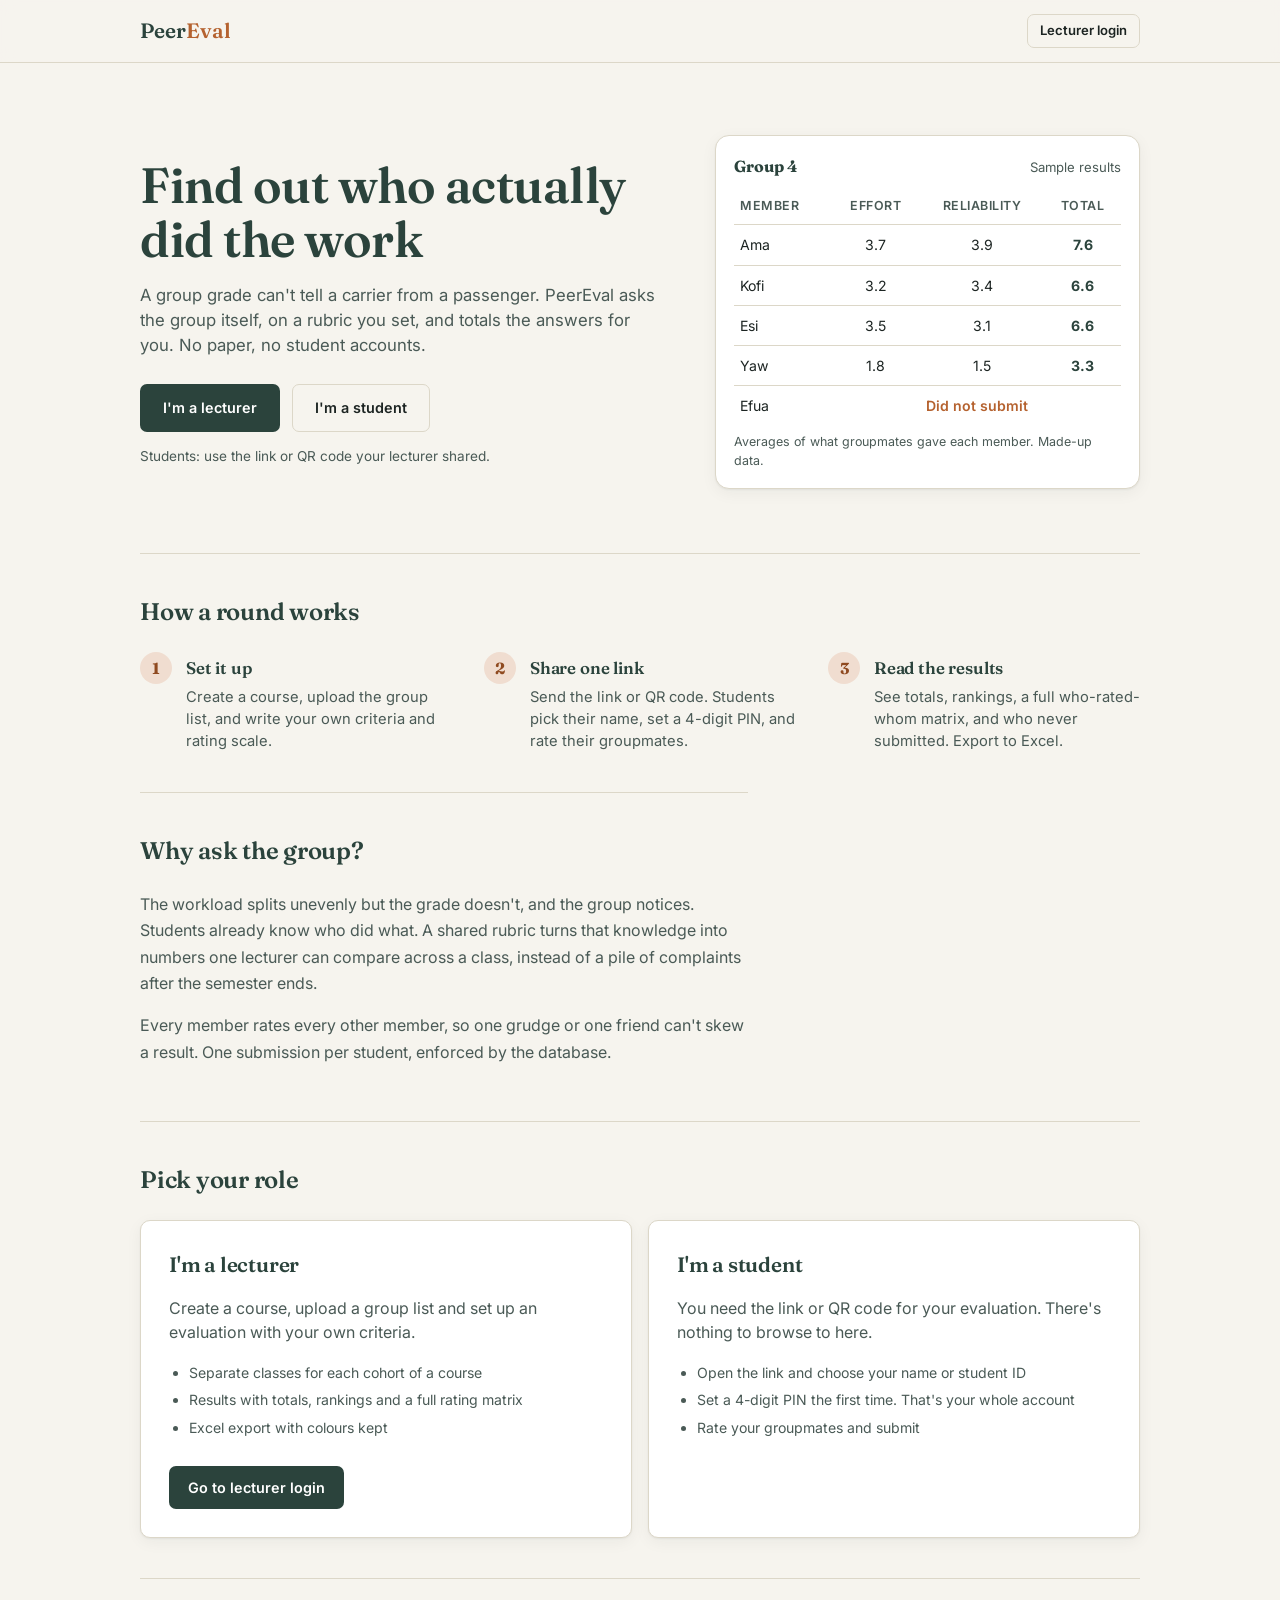
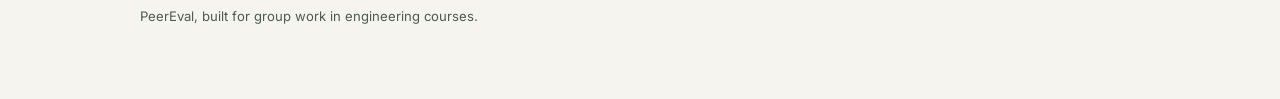
==== commit b48ebd36: "made UI improvements to landing and course page" ====
--- a/frontend/index.html
+++ b/frontend/index.html
@@ -5,91 +5,92 @@
 <meta name="viewport" content="width=device-width, initial-scale=1.0">
 <title>PeerEval — Group peer evaluation, online</title>
 <meta name="description" content="A fast, structured way for lecturers to ask a project group who actually did the work — custom rubrics, no accounts for students, results totalled automatically.">
-<link rel="stylesheet" href="css/style.css?v=20260818">
+<link rel="preconnect" href="https://fonts.googleapis.com">
+<link rel="preconnect" href="https://fonts.gstatic.com" crossorigin>
+<link href="https://fonts.googleapis.com/css2?family=Fraunces:wght@600;700&family=Inter:wght@400;500;600;700&display=swap" rel="stylesheet">
+<link rel="stylesheet" href="css/style.css?v=20261016">
 </head>
 <body>
-  <div class="topbar">
-    <a class="brand" href="index.html">Peer<span>Eval</span></a>
-  </div>
-  <div class="wrap">
+  <header class="lp-nav">
+    <div class="lp-nav__inner">
+      <a class="brand" href="index.html">Peer<span>Eval</span></a>
+      <a class="btn btn--ghost btn--sm" href="lecturer/login.html">Lecturer login</a>
+    </div>
+  </header>
 
-    <div class="landing-hero">
-      <span class="eyebrow">Group peer evaluation, online</span>
-      <h1>Evaluations without the paper</h1>
-      <p>A single group grade can't tell you who carried the project and who coasted on it.
-        PeerEval gives a course a fast, structured way to ask the people who'd actually
-        know — the group itself — and turns their answers into numbers a lecturer can act on.</p>
-    </div>
+  <main class="lp">
+    <section class="lp-hero">
+      <div>
+        <h1>Find out who actually did the work</h1>
+        <p class="lp-hero__lead">A group grade can't tell a carrier from a passenger. PeerEval asks the
+          group itself, on a rubric you set, and totals the answers for you. No paper, no student accounts.</p>
+        <div class="lp-actions">
+          <a class="btn" href="lecturer/login.html">I'm a lecturer</a>
+          <a class="btn btn--ghost" href="#students">I'm a student</a>
+        </div>
+        <p class="lp-note">Students: use the link or QR code your lecturer shared.</p>
+      </div>
 
-    <div class="section">
-      <h2>Why bother asking the group?</h2>
-      <p>Every lecturer who assigns group work runs into the same problem eventually: the
-        workload splits unevenly, but the grade doesn't. The student who wrote the report
-        and the student who missed three meetings walk away with the same mark, and the
-        rest of the group notices. By the time it reaches a lecturer as a complaint, the
-        semester is usually over.</p>
-      <p>Students already know who did the work — they're the only ones in the room for
-        every missed deadline and rescued deliverable. Peer evaluation just gives that
-        knowledge somewhere to go, with a rubric instead of a rumor.</p>
-    </div>
+      <div class="lp-sample" aria-label="Example of a results table">
+        <div class="lp-sample__title"><strong>Group 4</strong><span>Sample results</span></div>
+        <table>
+          <thead><tr><th>Member</th><th>Effort</th><th>Reliability</th><th>Total</th></tr></thead>
+          <tbody>
+            <tr><td>Ama</td><td>3.7</td><td>3.9</td><td class="total">7.6</td></tr>
+            <tr><td>Kofi</td><td>3.2</td><td>3.4</td><td class="total">6.6</td></tr>
+            <tr><td>Esi</td><td>3.5</td><td>3.1</td><td class="total">6.6</td></tr>
+            <tr><td>Yaw</td><td>1.8</td><td>1.5</td><td class="total">3.3</td></tr>
+            <tr><td>Efua</td><td class="miss" colspan="3">Did not submit</td></tr>
+          </tbody>
+        </table>
+        <p class="lp-sample__foot">Averages of what groupmates gave each member. Made-up data.</p>
+      </div>
+    </section>
 
-    <div class="section">
-      <h2>What makes it worth trusting</h2>
-      <p>A stack of anonymous complaints isn't evidence. A fixed set of criteria and a
-        shared rating scale — the same ones for the whole class — mean one student's "3"
-        means roughly what another's "3" means. Every member rates every other member, not
-        just themselves, so a single grudge or a single fan doesn't skew the picture. What
-        comes out the other end is a total per student, a full matrix of who rated whom,
-        and a clear record of who never submitted anything at all — enough to actually
-        weigh a grade against, or enough to know one shouldn't be adjusted at all.</p>
-    </div>
+    <section class="lp-section">
+      <h2>How a round works</h2>
+      <ol class="lp-steps">
+        <li><h3>Set it up</h3><p>Create a course, upload the group list, and write your own criteria and rating scale.</p></li>
+        <li><h3>Share one link</h3><p>Send the link or QR code. Students pick their name, set a 4-digit PIN, and rate their groupmates.</p></li>
+        <li><h3>Read the results</h3><p>See totals, rankings, a full who-rated-whom matrix, and who never submitted. Export to Excel.</p></li>
+      </ol>
+    </section>
 
-    <div class="section">
-      <h2>Built around how a course actually runs</h2>
-      <div class="benefit-grid">
-        <div>
-          <h3>One course, several cohorts</h3>
-          <p>A course taught to more than one year group or section gets a separate class
-            for each — its own roster, its own evaluations, never mixed up with another's.</p>
+    <section class="lp-section lp-why">
+      <h2>Why ask the group?</h2>
+      <p>The workload splits unevenly but the grade doesn't, and the group notices. Students already know
+        who did what. A shared rubric turns that knowledge into numbers one lecturer can compare
+        across a class, instead of a pile of complaints after the semester ends.</p>
+      <p>Every member rates every other member, so one grudge or one friend can't skew a result.
+        One submission per student, enforced by the database.</p>
+    </section>
+
+    <section class="lp-section" id="students">
+      <h2>Pick your role</h2>
+      <div class="lp-roles">
+        <div class="card card--cta">
+          <h3>I'm a lecturer</h3>
+          <p>Create a course, upload a group list and set up an evaluation with your own criteria.</p>
+          <ul>
+            <li>Separate classes for each cohort of a course</li>
+            <li>Results with totals, rankings and a full rating matrix</li>
+            <li>Excel export with colours kept</li>
+          </ul>
+          <a class="btn" href="lecturer/login.html">Go to lecturer login</a>
         </div>
-        <div>
-          <h3>Your rubric, your scale</h3>
-          <p>Criteria and rating scale are set per evaluation, not fixed by the software.
-            Match whatever rubric the department already uses.</p>
-        </div>
-        <div>
-          <h3>Nothing for students to install</h3>
-          <p>A link or QR code, their name or ID, and a PIN they set themselves the first
-            time. No accounts, no app, no password for anyone else to reset.</p>
+        <div class="card card--cta">
+          <h3>I'm a student</h3>
+          <p>You need the link or QR code for your evaluation. There's nothing to browse to here.</p>
+          <ul>
+            <li>Open the link and choose your name or student ID</li>
+            <li>Set a 4-digit PIN the first time. That's your whole account</li>
+            <li>Rate your groupmates and submit</li>
+          </ul>
         </div>
       </div>
-    </div>
+    </section>
 
-    <div class="section cta-grid">
-      <div class="card card--cta">
-        <h3>I'm a lecturer</h3>
-        <p>Create a course, upload a group list, and set up an evaluation with your own
-          criteria and rating scale — results are totalled and averaged automatically.</p>
-        <ul>
-          <li>Per-class rosters for courses with more than one cohort</li>
-          <li>A results dashboard with totals, rankings, and a full rating matrix</li>
-          <li>Export to Excel, colors and all</li>
-        </ul>
-        <a class="btn" href="lecturer/login.html">Go to lecturer login</a>
-      </div>
-
-      <div class="card card--cta">
-        <h3>I'm a student</h3>
-        <p>You'll need the link or QR code your lecturer shared for this specific
-          evaluation — there's nothing to browse to here.</p>
-        <ul>
-          <li>Open the link, enter your name or student ID</li>
-          <li>Set a 4-digit PIN the first time — that's your whole account</li>
-          <li>Rate your groupmates and submit</li>
-        </ul>
-      </div>
-    </div>
-
-  </div>
+    <footer class="lp-foot">PeerEval, built for group work in engineering courses.</footer>
+  </main>
 </body>
-</html>
+</html>
--- a/frontend/css/style.css
+++ b/frontend/css/style.css
@@ -458,3 +458,127 @@
   table { font-size: 0.82rem; }
   th, td { padding: 7px 10px; }
 }
+
+/* =====================================================================
+   2026-10 UI pass: course app header, sidebar rail, landing page
+   ===================================================================== */
+
+/* ---- App header (course page) ---- */
+.app-header {
+  position: sticky; top: 0; z-index: 50;
+  background: rgba(255, 255, 255, 0.92);
+  backdrop-filter: blur(8px);
+  border-bottom: 1px solid var(--line);
+}
+.app-header__inner {
+  max-width: 80rem; margin: 0 auto; padding: 0 16px; height: 60px;
+  display: flex; align-items: center; justify-content: space-between; gap: 12px;
+}
+.app-header__crumbs { display: none; align-items: center; gap: 12px; min-width: 0; }
+.app-header__crumbs .brand { font-size: 1.25rem; }
+.app-header .sep { color: var(--line); }
+.crumb-link { font-size: 0.9rem; font-weight: 500; color: var(--ink-soft); text-decoration: none; }
+.crumb-link:hover { color: var(--ink); text-decoration: underline; }
+.crumb-current { font-size: 0.9rem; font-weight: 700; color: var(--ink); overflow: hidden; text-overflow: ellipsis; white-space: nowrap; }
+.app-header__back {
+  display: flex; align-items: center; gap: 6px; min-width: 0;
+  font-size: 0.95rem; font-weight: 700; color: var(--ink); text-decoration: none;
+}
+@media (min-width: 640px) {
+  .app-header__inner { padding: 0 24px; }
+  .app-header__crumbs { display: flex; }
+  .app-header__back { display: none; }
+}
+
+/* ---- Course title block ---- */
+.course-title { font-size: 1.6rem; line-height: 1.2; margin: 0; color: var(--moss-deep); }
+.course-id { margin: 6px 0 0; font-size: 0.82rem; color: var(--ink-soft); }
+@media (min-width: 768px) { .course-title { font-size: 2.1rem; } }
+
+/* ---- Sidebar rail (course page) ---- */
+.sidebar-nav.rail { display: flex; flex-direction: column; gap: 4px; padding: 0; margin: 0; border: 0; overflow: visible; }
+.sidebar-nav.rail .rail__item {
+  display: flex; align-items: center; gap: 12px; width: 100%;
+  padding: 11px 14px; margin: 0; border: 0; border-radius: 8px;
+  font-size: 0.95rem; font-weight: 600; color: var(--ink-soft); text-align: left;
+  transition: background 0.15s, color 0.15s;
+}
+.sidebar-nav.rail .rail__item:hover { background: rgba(28, 36, 34, 0.05); color: var(--ink); }
+.sidebar-nav.rail .rail__item.is-active { background: var(--clay-soft); color: #8f4a20; box-shadow: inset 3px 0 0 var(--clay); }
+.sidebar-nav.rail .rail__new {
+  display: flex; align-items: center; justify-content: center; gap: 8px; width: 100%;
+  margin-bottom: 14px; padding: 11px 14px; border: 0; border-radius: 8px; cursor: pointer;
+  background: var(--moss); color: #fff; font-family: var(--font-body); font-size: 0.92rem; font-weight: 600;
+}
+.sidebar-nav.rail .rail__new:hover { background: var(--moss-deep); }
+.rail__item:focus-visible, .rail__new:focus-visible { outline: 2px solid var(--clay); outline-offset: 2px; }
+
+@media (min-width: 768px) {
+  .sidebar-nav.rail { position: sticky; top: 84px; padding-right: 20px; border-right: 1px solid var(--line); min-height: calc(100vh - 140px); }
+}
+@media (max-width: 767px) {
+  /* phones: a single scrollable row — tabs first, New evaluation at the end */
+  .sidebar-nav.rail { flex-direction: row; align-items: center; overflow-x: auto; gap: 6px; padding-bottom: 12px; border-bottom: 1px solid var(--line); }
+  .sidebar-nav.rail .rail__item { width: auto; white-space: nowrap; padding: 9px 14px; }
+  .sidebar-nav.rail .rail__new { order: 3; width: auto; margin: 0 0 0 auto; white-space: nowrap; padding: 9px 14px; }
+}
+
+/* ---- Landing page ---- */
+.lp-nav {
+  position: sticky; top: 0; z-index: 20; background: rgba(246, 244, 238, 0.92); backdrop-filter: blur(8px);
+  border-bottom: 1px solid var(--line);
+}
+.lp-nav__inner { max-width: 1040px; margin: 0 auto; padding: 14px 20px; display: flex; align-items: center; justify-content: space-between; }
+.lp-nav .brand { font-size: 1.3rem; }
+.lp { max-width: 1040px; margin: 0 auto; padding: 0 20px 72px; }
+
+.lp-hero { display: grid; gap: 36px; padding: 44px 0 48px; align-items: center; }
+.lp-hero h1 { font-size: 2.2rem; line-height: 1.1; margin: 0 0 16px; }
+.lp-hero__lead { font-size: 1.05rem; max-width: 34rem; margin: 0 0 26px; }
+.lp-actions { display: flex; flex-wrap: wrap; gap: 12px; }
+.lp-actions .btn { padding: 12px 22px; }
+.lp-note { margin: 14px 0 0; font-size: 0.85rem; }
+
+.lp-sample { background: var(--panel); border: 1px solid var(--line); border-radius: 14px; box-shadow: var(--shadow); padding: 18px 18px 8px; }
+.lp-sample__title { display: flex; justify-content: space-between; align-items: baseline; margin-bottom: 10px; font-size: 0.82rem; color: var(--ink-soft); }
+.lp-sample__title strong { font-family: var(--font-display); font-size: 1rem; color: var(--moss-deep); }
+.lp-sample table { width: 100%; border-collapse: collapse; font-size: 0.88rem; }
+.lp-sample th, .lp-sample td { padding: 9px 6px; text-align: center; border-bottom: 1px solid var(--line); }
+.lp-sample th:first-child, .lp-sample td:first-child { text-align: left; }
+.lp-sample th { font-weight: 600; color: var(--ink-soft); font-size: 0.78rem; }
+.lp-sample td.total { font-weight: 700; color: var(--moss-deep); }
+.lp-sample td.miss { color: var(--clay); font-weight: 600; }
+.lp-sample tr:last-child td { border-bottom: 0; }
+.lp-sample__foot { margin: 8px 0 10px; font-size: 0.78rem; color: var(--ink-soft); }
+
+.lp-section { padding: 40px 0; border-top: 1px solid var(--line); }
+.lp-section > h2 { font-size: 1.5rem; margin-bottom: 22px; }
+.lp-steps { list-style: none; counter-reset: s; margin: 0; padding: 0; display: grid; gap: 20px; }
+.lp-steps li { counter-increment: s; padding-left: 46px; position: relative; }
+.lp-steps li::before {
+  content: counter(s); position: absolute; left: 0; top: 0; width: 32px; height: 32px; border-radius: 50%;
+  background: var(--clay-soft); color: #8f4a20; font-family: var(--font-display); font-weight: 700;
+  display: flex; align-items: center; justify-content: center;
+}
+.lp-steps h3 { margin: 4px 0 4px; font-size: 1.05rem; }
+.lp-steps p { margin: 0; font-size: 0.92rem; }
+
+.lp-why { max-width: 38rem; }
+.lp-why p { font-size: 1rem; line-height: 1.65; }
+
+.lp-roles { display: grid; gap: 16px; }
+.lp-roles .card--cta { margin: 0; padding: 28px; }
+
+.lp-foot { padding-top: 28px; border-top: 1px solid var(--line); font-size: 0.82rem; color: var(--ink-soft); }
+
+@media (min-width: 820px) {
+  .lp-hero { grid-template-columns: 1.1fr 0.9fr; padding: 72px 0 64px; gap: 56px; }
+  .lp-hero h1 { font-size: 3.1rem; }
+  .lp-steps { grid-template-columns: repeat(3, 1fr); gap: 32px; }
+  .lp-roles { grid-template-columns: 1fr 1fr; }
+}
+@media (max-width: 480px) {
+  .lp-actions .btn { width: 100%; justify-content: center; text-align: center; }
+  .lp-sample th, .lp-sample td { padding: 8px 3px; }
+}
+@media (prefers-reduced-motion: reduce) { * { transition: none !important; } }
